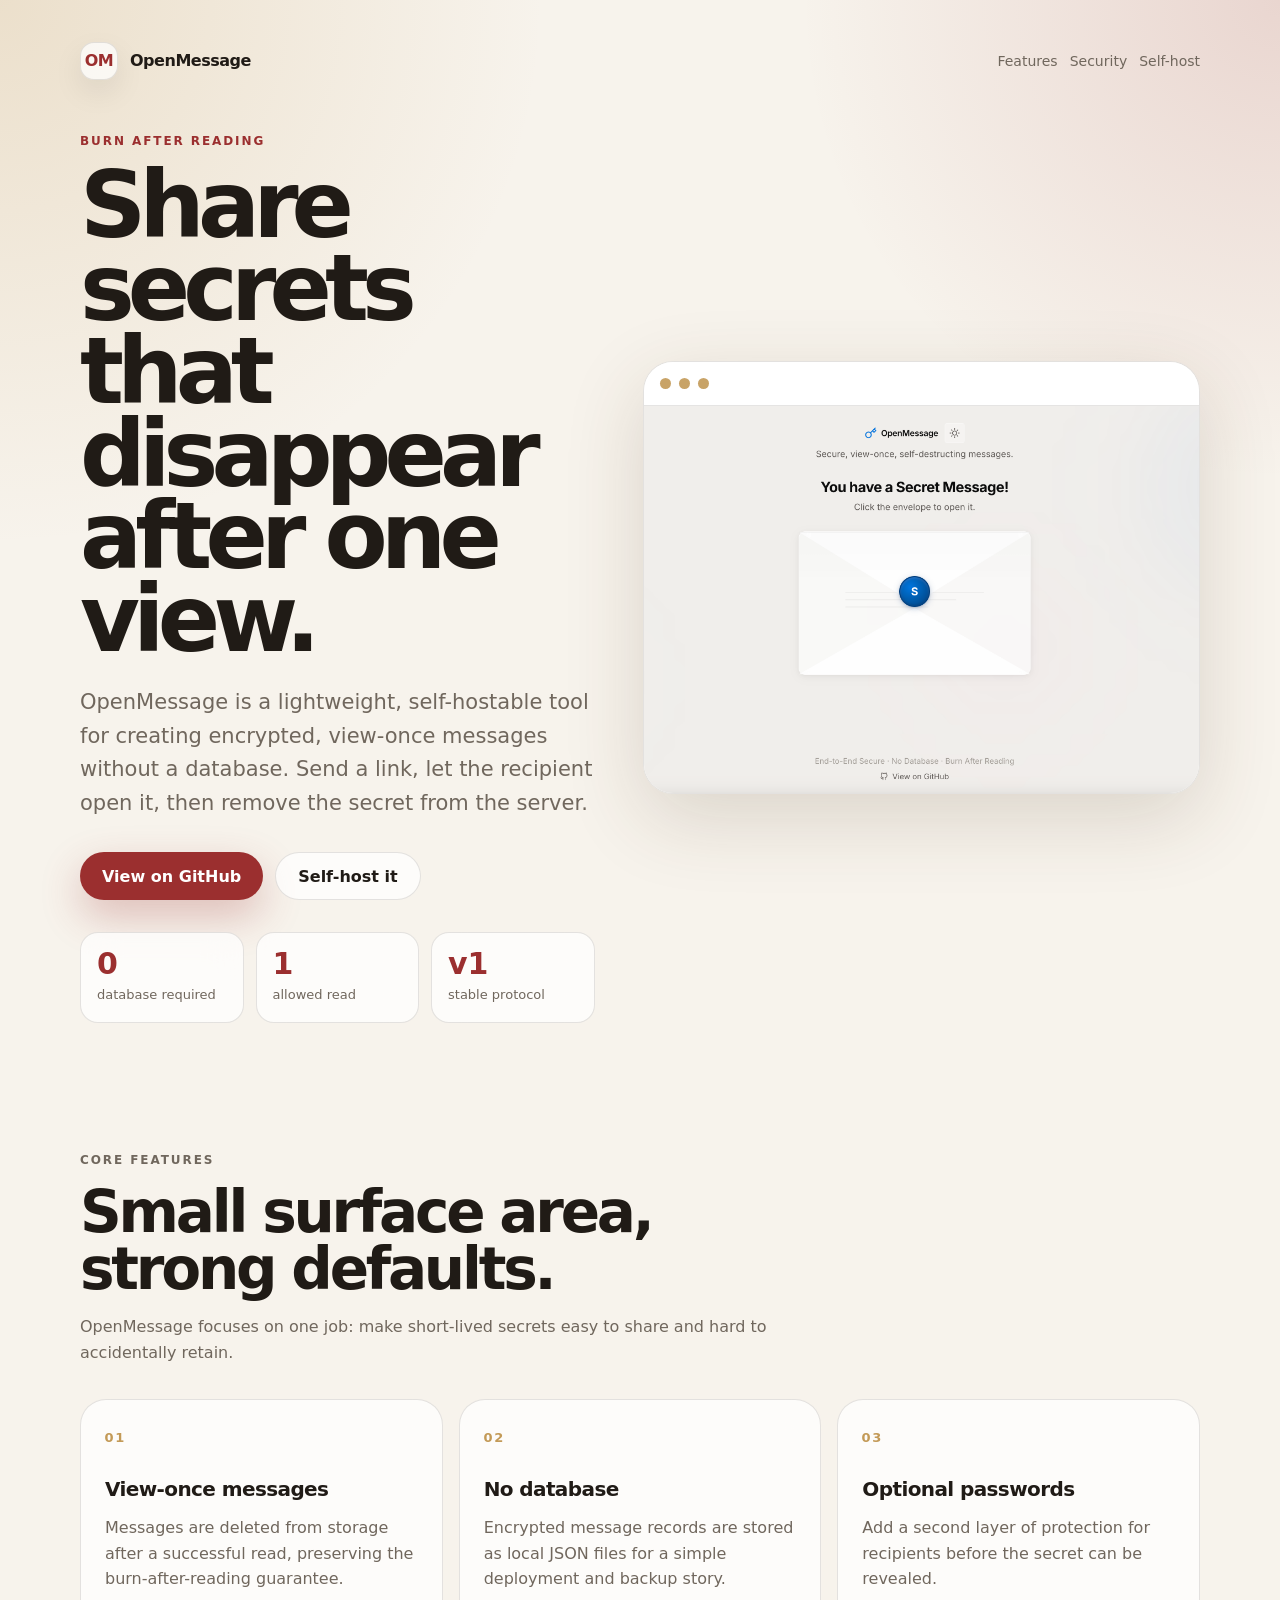
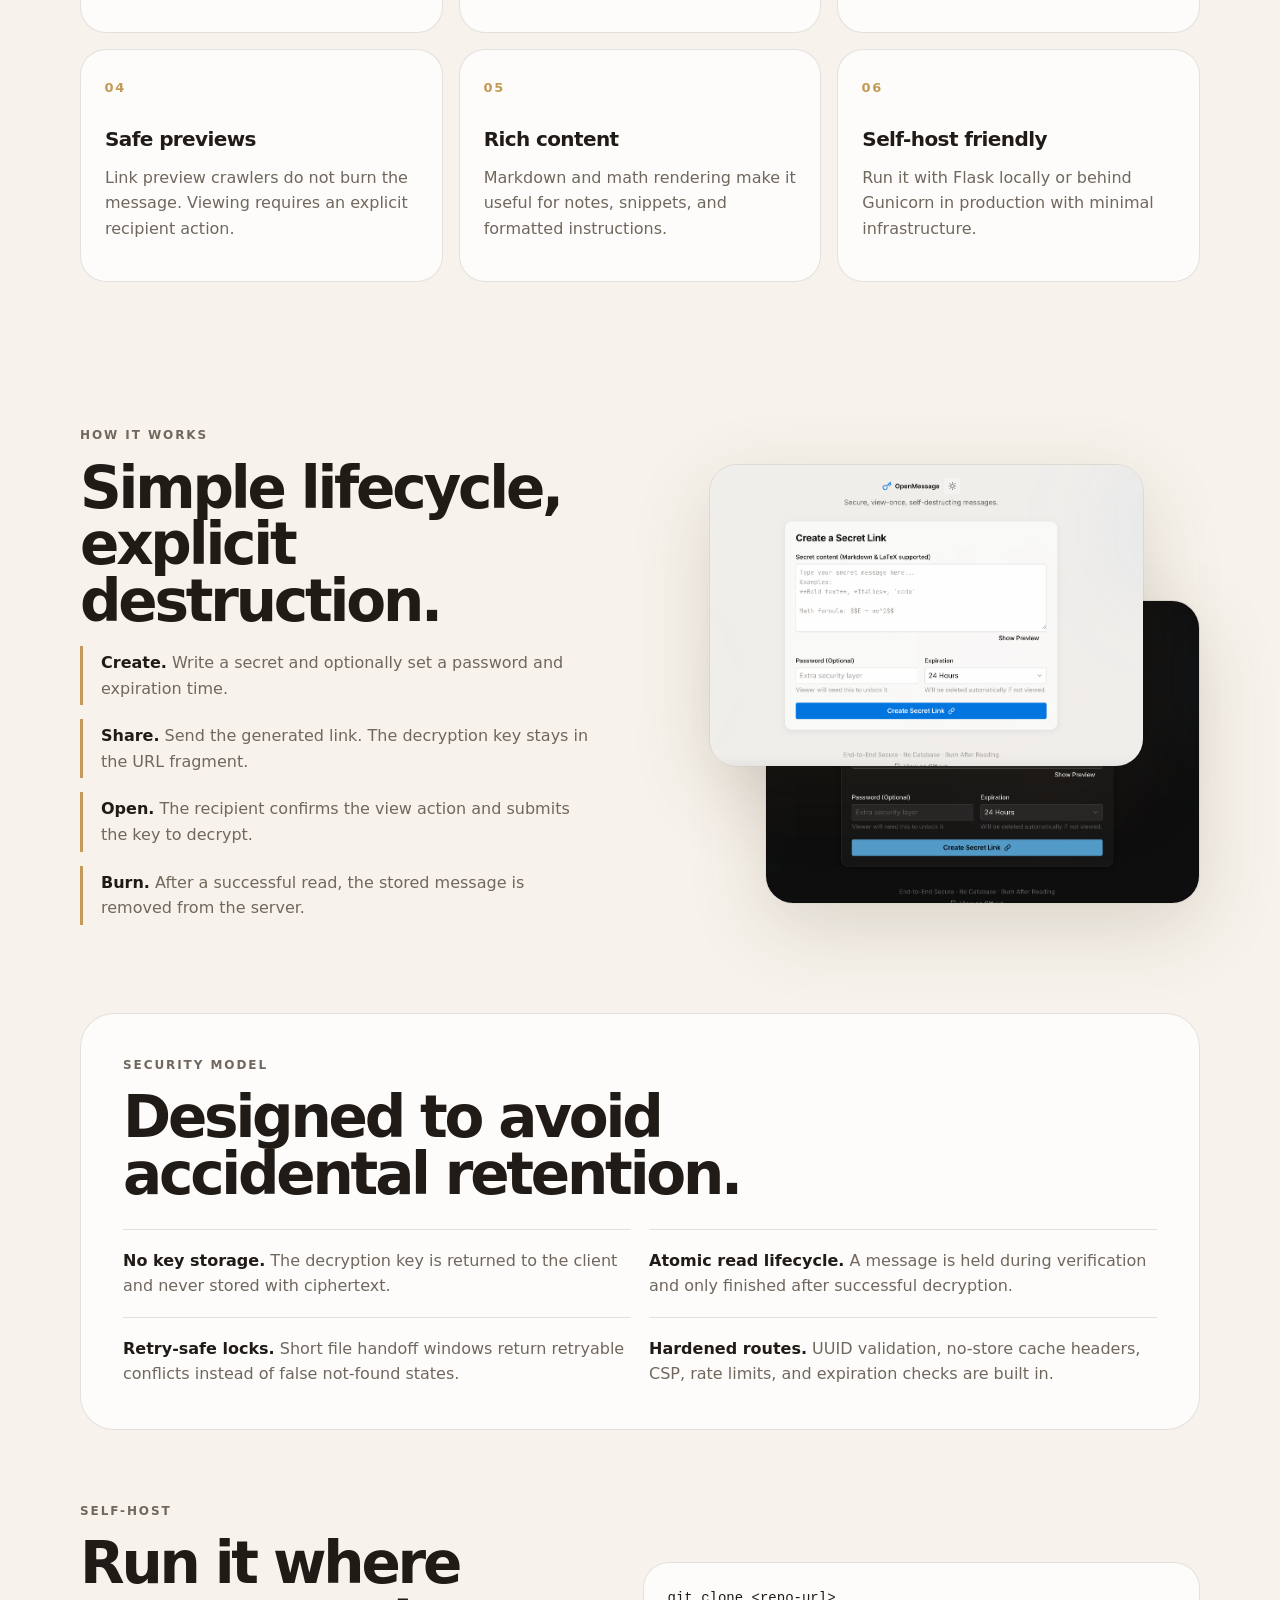
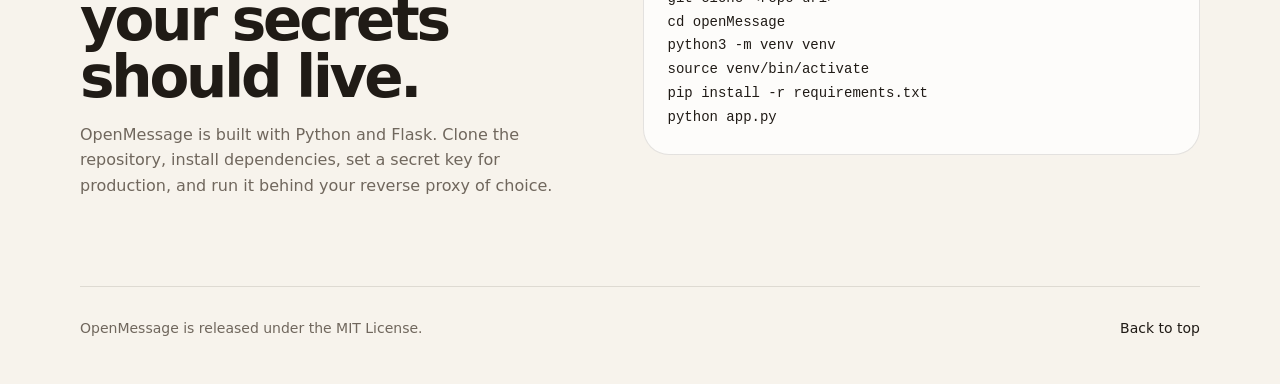
==== site/index.html @ 70b4c4d2 "docs: add static landing page" ====
<!doctype html>
<html lang="en">
<head>
  <meta charset="utf-8">
  <meta name="viewport" content="width=device-width, initial-scale=1">
  <meta name="description" content="OpenMessage is a secure, view-once, self-destructing message tool for private sharing.">
  <title>OpenMessage - View-once secure messages</title>
  <link rel="stylesheet" href="css/landing.css">
</head>
<body>
  <header class="hero">
    <nav class="nav" aria-label="Primary navigation">
      <a class="brand" href="#top" aria-label="OpenMessage home">
        <span class="brand-mark">OM</span>
        <span>OpenMessage</span>
      </a>
      <div class="nav-links">
        <a href="#features">Features</a>
        <a href="#security">Security</a>
        <a href="#self-host">Self-host</a>
      </div>
    </nav>

    <section id="top" class="hero-grid">
      <div class="hero-copy">
        <p class="eyebrow">Burn after reading</p>
        <h1>Share secrets that disappear after one view.</h1>
        <p class="lead">
          OpenMessage is a lightweight, self-hostable tool for creating encrypted,
          view-once messages without a database. Send a link, let the recipient open it,
          then remove the secret from the server.
        </p>
        <div class="actions">
          <a class="button button-primary" href="https://github.com/" target="_blank" rel="noreferrer">View on GitHub</a>
          <a class="button button-secondary" href="#self-host">Self-host it</a>
        </div>
        <dl class="stats" aria-label="Project highlights">
          <div>
            <dt>0</dt>
            <dd>database required</dd>
          </div>
          <div>
            <dt>1</dt>
            <dd>allowed read</dd>
          </div>
          <div>
            <dt>v1</dt>
            <dd>stable protocol</dd>
          </div>
        </dl>
      </div>

      <div class="hero-card" aria-label="OpenMessage screenshot preview">
        <div class="browser-bar">
          <span></span><span></span><span></span>
        </div>
        <picture>
          <source srcset="assets/homepage-dark.png" media="(prefers-color-scheme: dark)">
          <img src="assets/homepage.png" alt="OpenMessage create message screen">
        </picture>
      </div>
    </section>
  </header>

  <main>
    <section id="features" class="section">
      <div class="section-heading">
        <p class="eyebrow">Core features</p>
        <h2>Small surface area, strong defaults.</h2>
        <p>OpenMessage focuses on one job: make short-lived secrets easy to share and hard to accidentally retain.</p>
      </div>
      <div class="feature-grid">
        <article class="feature-card">
          <span class="icon">01</span>
          <h3>View-once messages</h3>
          <p>Messages are deleted from storage after a successful read, preserving the burn-after-reading guarantee.</p>
        </article>
        <article class="feature-card">
          <span class="icon">02</span>
          <h3>No database</h3>
          <p>Encrypted message records are stored as local JSON files for a simple deployment and backup story.</p>
        </article>
        <article class="feature-card">
          <span class="icon">03</span>
          <h3>Optional passwords</h3>
          <p>Add a second layer of protection for recipients before the secret can be revealed.</p>
        </article>
        <article class="feature-card">
          <span class="icon">04</span>
          <h3>Safe previews</h3>
          <p>Link preview crawlers do not burn the message. Viewing requires an explicit recipient action.</p>
        </article>
        <article class="feature-card">
          <span class="icon">05</span>
          <h3>Rich content</h3>
          <p>Markdown and math rendering make it useful for notes, snippets, and formatted instructions.</p>
        </article>
        <article class="feature-card">
          <span class="icon">06</span>
          <h3>Self-host friendly</h3>
          <p>Run it with Flask locally or behind Gunicorn in production with minimal infrastructure.</p>
        </article>
      </div>
    </section>

    <section class="section split">
      <div>
        <p class="eyebrow">How it works</p>
        <h2>Simple lifecycle, explicit destruction.</h2>
        <ol class="steps">
          <li><strong>Create.</strong> Write a secret and optionally set a password and expiration time.</li>
          <li><strong>Share.</strong> Send the generated link. The decryption key stays in the URL fragment.</li>
          <li><strong>Open.</strong> The recipient confirms the view action and submits the key to decrypt.</li>
          <li><strong>Burn.</strong> After a successful read, the stored message is removed from the server.</li>
        </ol>
      </div>
      <div class="screenshot-stack">
        <img class="shot shot-top" src="assets/success.png" alt="OpenMessage generated share link screen">
        <img class="shot shot-bottom" src="assets/success-dark.png" alt="OpenMessage generated share link dark screen">
      </div>
    </section>

    <section id="security" class="section security-panel">
      <div class="section-heading compact">
        <p class="eyebrow">Security model</p>
        <h2>Designed to avoid accidental retention.</h2>
      </div>
      <div class="security-grid">
        <p><strong>No key storage.</strong> The decryption key is returned to the client and never stored with ciphertext.</p>
        <p><strong>Atomic read lifecycle.</strong> A message is held during verification and only finished after successful decryption.</p>
        <p><strong>Retry-safe locks.</strong> Short file handoff windows return retryable conflicts instead of false not-found states.</p>
        <p><strong>Hardened routes.</strong> UUID validation, no-store cache headers, CSP, rate limits, and expiration checks are built in.</p>
      </div>
    </section>

    <section id="self-host" class="section split self-host">
      <div>
        <p class="eyebrow">Self-host</p>
        <h2>Run it where your secrets should live.</h2>
        <p>
          OpenMessage is built with Python and Flask. Clone the repository, install dependencies,
          set a secret key for production, and run it behind your reverse proxy of choice.
        </p>
      </div>
      <pre><code>git clone &lt;repo-url&gt;
cd openMessage
python3 -m venv venv
source venv/bin/activate
pip install -r requirements.txt
python app.py</code></pre>
    </section>
  </main>

  <footer class="footer">
    <p>OpenMessage is released under the MIT License.</p>
    <a href="#top">Back to top</a>
  </footer>
</body>
</html>
---- site/css/landing.css ----
:root {
  color-scheme: light dark;
  --bg: #f7f3ec;
  --bg-soft: #fffaf2;
  --text: #201b16;
  --muted: #70675d;
  --line: rgba(43, 35, 27, 0.12);
  --card: rgba(255, 255, 255, 0.72);
  --card-strong: rgba(255, 255, 255, 0.9);
  --accent: #9b2f2f;
  --accent-dark: #6f1f1f;
  --gold: #c39a57;
  --shadow: 0 24px 80px rgba(74, 48, 27, 0.16);
  font-family: Inter, ui-sans-serif, system-ui, -apple-system, BlinkMacSystemFont, "Segoe UI", sans-serif;
}

@media (prefers-color-scheme: dark) {
  :root {
    --bg: #11100f;
    --bg-soft: #171412;
    --text: #f3eee7;
    --muted: #b9aea2;
    --line: rgba(255, 255, 255, 0.12);
    --card: rgba(32, 27, 23, 0.72);
    --card-strong: rgba(35, 30, 26, 0.92);
    --accent: #dc6b61;
    --accent-dark: #f08a80;
    --gold: #e2b970;
    --shadow: 0 24px 90px rgba(0, 0, 0, 0.38);
  }
}

* {
  box-sizing: border-box;
}

html {
  scroll-behavior: smooth;
}

body {
  margin: 0;
  color: var(--text);
  background:
    radial-gradient(circle at top left, rgba(195, 154, 87, 0.22), transparent 34rem),
    radial-gradient(circle at top right, rgba(155, 47, 47, 0.15), transparent 30rem),
    var(--bg);
  line-height: 1.6;
}

a {
  color: inherit;
}

img {
  display: block;
  max-width: 100%;
}

.hero,
.section,
.footer {
  width: min(1120px, calc(100% - 40px));
  margin: 0 auto;
}

.hero {
  padding: 28px 0 56px;
}

.nav {
  display: flex;
  align-items: center;
  justify-content: space-between;
  gap: 24px;
  padding: 14px 0 52px;
}

.brand,
.nav-links {
  display: flex;
  align-items: center;
  gap: 12px;
}

.brand {
  text-decoration: none;
  font-weight: 750;
  letter-spacing: -0.03em;
}

.brand-mark {
  display: grid;
  width: 38px;
  height: 38px;
  place-items: center;
  border: 1px solid var(--line);
  border-radius: 14px;
  background: var(--card);
  color: var(--accent);
  box-shadow: 0 12px 30px rgba(0, 0, 0, 0.08);
}

.nav-links a {
  color: var(--muted);
  font-size: 14px;
  text-decoration: none;
}

.nav-links a:hover {
  color: var(--text);
}

.hero-grid,
.split {
  display: grid;
  grid-template-columns: minmax(0, 0.96fr) minmax(320px, 1.04fr);
  gap: 48px;
  align-items: center;
}

.eyebrow {
  margin: 0 0 14px;
  color: var(--accent);
  font-size: 12px;
  font-weight: 800;
  letter-spacing: 0.16em;
  text-transform: uppercase;
}

h1,
h2,
h3,
p {
  margin-top: 0;
}

h1 {
  max-width: 780px;
  margin-bottom: 24px;
  font-size: clamp(48px, 8vw, 92px);
  line-height: 0.9;
  letter-spacing: -0.075em;
}

h2 {
  margin-bottom: 16px;
  font-size: clamp(34px, 5vw, 58px);
  line-height: 0.98;
  letter-spacing: -0.055em;
}

h3 {
  margin-bottom: 10px;
  font-size: 20px;
  letter-spacing: -0.03em;
}

.lead {
  max-width: 640px;
  color: var(--muted);
  font-size: clamp(18px, 2vw, 21px);
}

.actions {
  display: flex;
  flex-wrap: wrap;
  gap: 12px;
  margin: 32px 0;
}

.button {
  display: inline-flex;
  min-height: 48px;
  align-items: center;
  justify-content: center;
  border-radius: 999px;
  padding: 0 22px;
  font-weight: 760;
  text-decoration: none;
}

.button-primary {
  background: var(--accent);
  color: white;
  box-shadow: 0 16px 40px rgba(155, 47, 47, 0.28);
}

.button-primary:hover {
  background: var(--accent-dark);
}

.button-secondary {
  border: 1px solid var(--line);
  background: var(--card);
}

.stats {
  display: grid;
  max-width: 520px;
  grid-template-columns: repeat(3, 1fr);
  gap: 12px;
  margin: 0;
}

.stats div,
.feature-card,
.security-panel,
pre,
.hero-card {
  border: 1px solid var(--line);
  background: var(--card);
  backdrop-filter: blur(18px);
}

.stats div {
  border-radius: 18px;
  padding: 16px;
}

.stats dt {
  color: var(--accent);
  font-size: 30px;
  font-weight: 850;
  line-height: 1;
}

.stats dd {
  margin: 6px 0 0;
  color: var(--muted);
  font-size: 13px;
}

.hero-card {
  overflow: hidden;
  border-radius: 30px;
  box-shadow: var(--shadow);
}

.browser-bar {
  display: flex;
  gap: 8px;
  padding: 16px;
  border-bottom: 1px solid var(--line);
  background: var(--card-strong);
}

.browser-bar span {
  width: 11px;
  height: 11px;
  border-radius: 99px;
  background: var(--gold);
  opacity: 0.9;
}

.section {
  padding: 72px 0;
}

.section-heading {
  max-width: 740px;
  margin-bottom: 34px;
}

.section-heading p,
.split p,
.feature-card p,
.security-grid p {
  color: var(--muted);
}

.compact {
  margin-bottom: 26px;
}

.feature-grid {
  display: grid;
  grid-template-columns: repeat(3, minmax(0, 1fr));
  gap: 16px;
}

.feature-card {
  min-height: 220px;
  border-radius: 26px;
  padding: 24px;
}

.icon {
  display: inline-flex;
  margin-bottom: 24px;
  color: var(--gold);
  font-size: 13px;
  font-weight: 850;
  letter-spacing: 0.14em;
}

.steps {
  display: grid;
  gap: 14px;
  padding: 0;
  list-style: none;
}

.steps li {
  border-left: 3px solid var(--gold);
  padding: 4px 0 4px 18px;
  color: var(--muted);
}

.steps strong {
  color: var(--text);
}

.screenshot-stack {
  position: relative;
  min-height: 440px;
}

.shot {
  position: absolute;
  width: min(78%, 440px);
  border: 1px solid var(--line);
  border-radius: 28px;
  box-shadow: var(--shadow);
}

.shot-top {
  top: 0;
  right: 10%;
  z-index: 2;
}

.shot-bottom {
  right: 0;
  bottom: 0;
}

.security-panel {
  border-radius: 34px;
  padding: 42px;
}

.security-grid {
  display: grid;
  grid-template-columns: repeat(2, minmax(0, 1fr));
  gap: 18px;
}

.security-grid p {
  margin: 0;
  border-top: 1px solid var(--line);
  padding-top: 18px;
}

.security-grid strong {
  color: var(--text);
}

pre {
  overflow-x: auto;
  margin: 0;
  border-radius: 26px;
  padding: 24px;
  color: var(--text);
  font-size: 14px;
  line-height: 1.7;
}

code {
  font-family: "SFMono-Regular", Consolas, "Liberation Mono", monospace;
}

.footer {
  display: flex;
  justify-content: space-between;
  gap: 20px;
  border-top: 1px solid var(--line);
  padding: 30px 0 44px;
  color: var(--muted);
  font-size: 14px;
}

.footer p {
  margin: 0;
}

.footer a {
  color: var(--text);
  text-decoration: none;
}

@media (max-width: 860px) {
  .nav {
    align-items: flex-start;
    flex-direction: column;
    padding-bottom: 34px;
  }

  .hero-grid,
  .split,
  .feature-grid,
  .security-grid {
    grid-template-columns: 1fr;
  }

  .stats {
    grid-template-columns: 1fr;
  }

  .screenshot-stack {
    min-height: auto;
  }

  .shot {
    position: static;
    width: 100%;
  }

  .shot + .shot {
    margin-top: 18px;
  }

  .security-panel {
    padding: 28px;
  }

  .footer {
    flex-direction: column;
  }
}

@media (max-width: 520px) {
  .hero,
  .section,
  .footer {
    width: min(100% - 28px, 1120px);
  }

  .nav-links {
    width: 100%;
    justify-content: space-between;
  }

  .actions {
    flex-direction: column;
  }

  .button {
    width: 100%;
  }
}
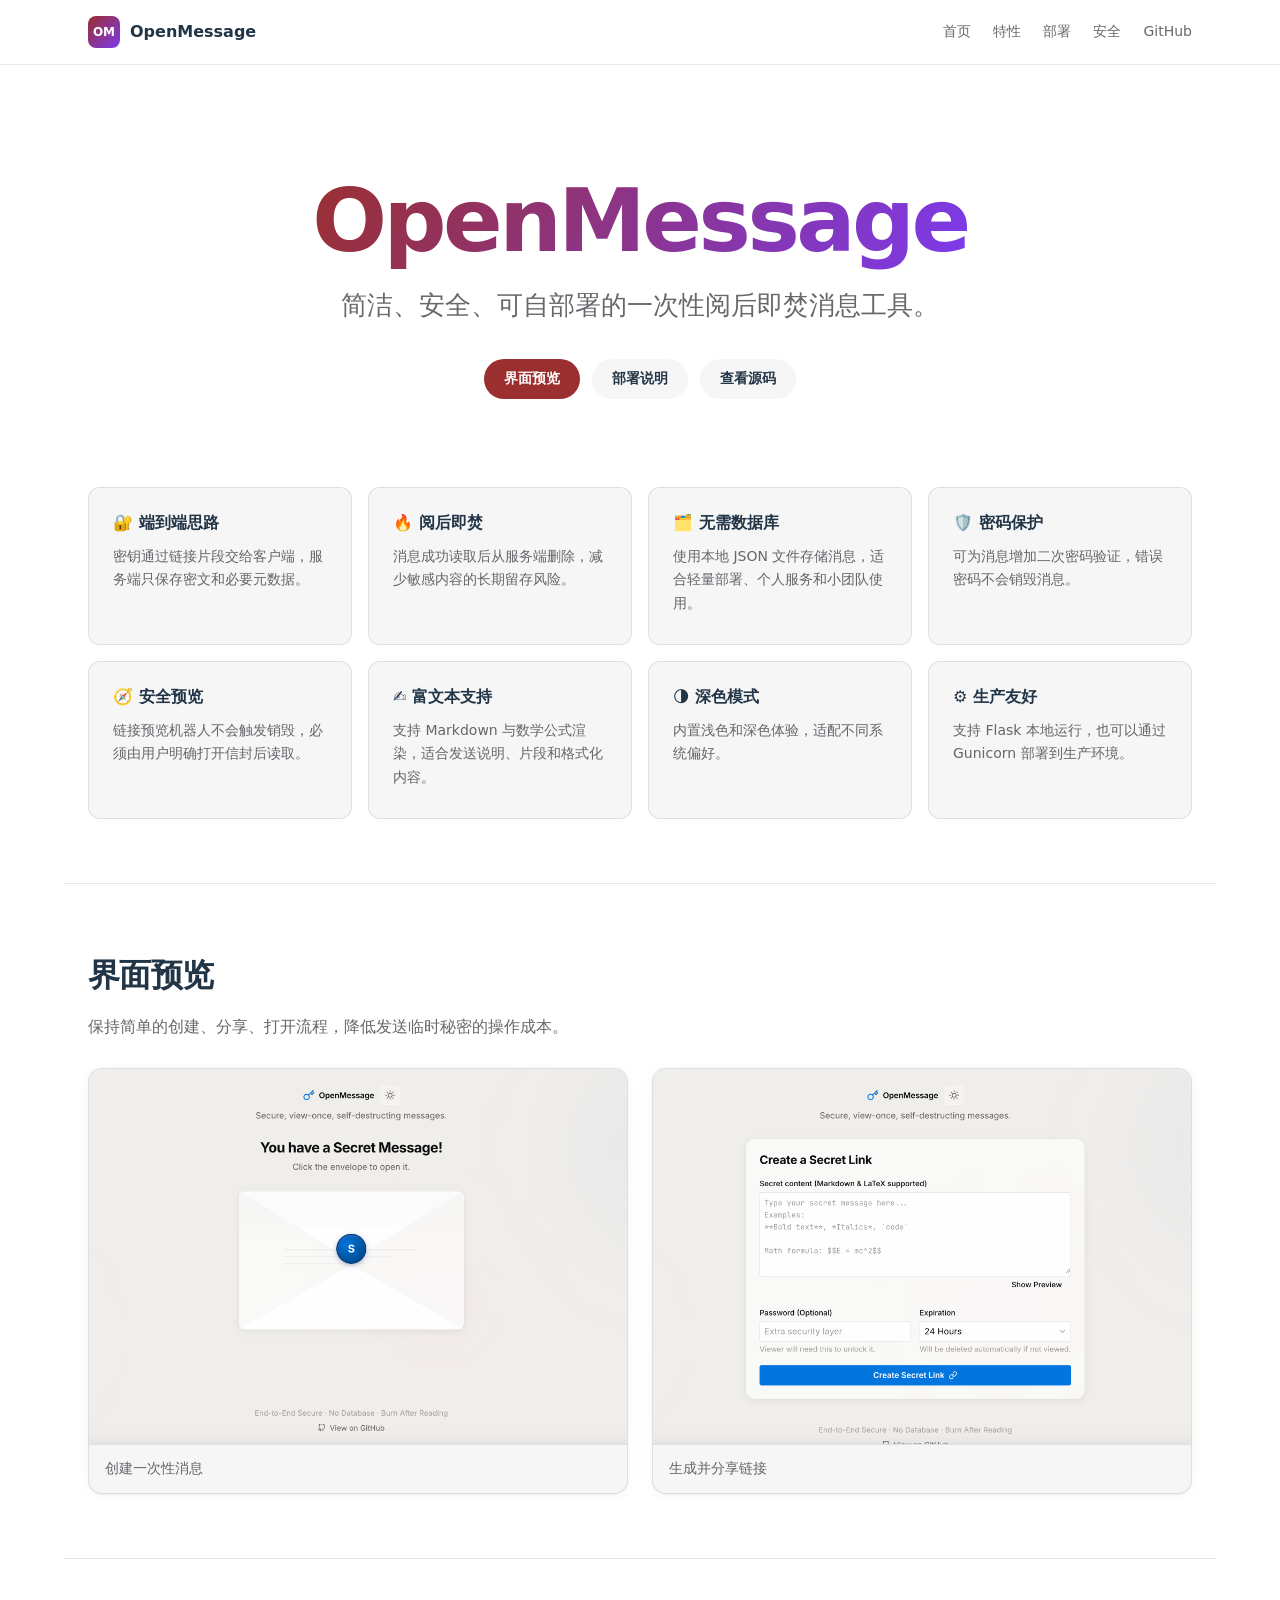
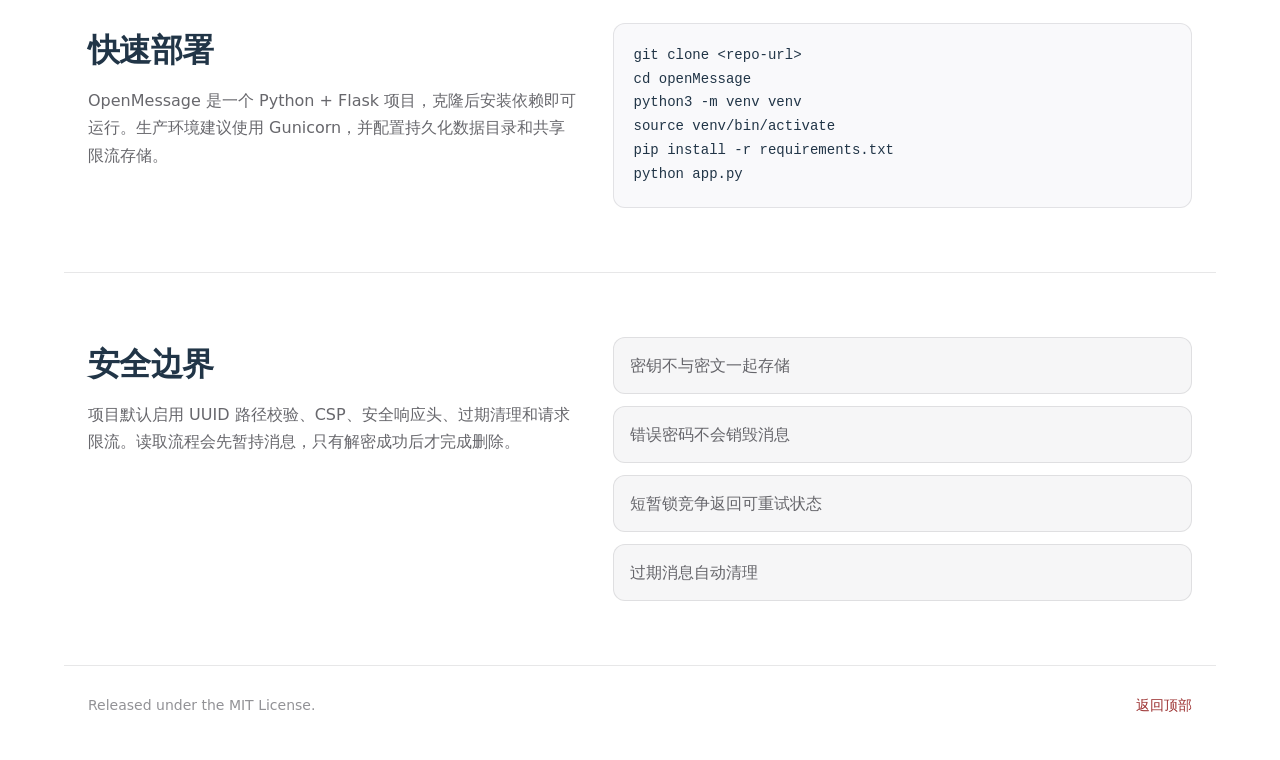
==== commit 99eab6d5: "refactor: overhaul landing page styles with VitePress theme variables and modern layout patterns" ====
--- a/site/index.html
+++ b/site/index.html
@@ -1,146 +1,106 @@
 <!doctype html>
-<html lang="en">
+<html lang="zh-CN">
 <head>
   <meta charset="utf-8">
   <meta name="viewport" content="width=device-width, initial-scale=1">
-  <meta name="description" content="OpenMessage is a secure, view-once, self-destructing message tool for private sharing.">
-  <title>OpenMessage - View-once secure messages</title>
+  <meta name="description" content="OpenMessage 是一个简洁、安全、阅后即焚的一次性消息工具。">
+  <title>OpenMessage</title>
   <link rel="stylesheet" href="css/landing.css">
 </head>
 <body>
-  <header class="hero">
-    <nav class="nav" aria-label="Primary navigation">
-      <a class="brand" href="#top" aria-label="OpenMessage home">
-        <span class="brand-mark">OM</span>
+  <header class="nav">
+    <div class="nav-inner">
+      <a class="brand" href="#top" aria-label="OpenMessage 首页">
+        <span class="logo">OM</span>
         <span>OpenMessage</span>
       </a>
-      <div class="nav-links">
-        <a href="#features">Features</a>
-        <a href="#security">Security</a>
-        <a href="#self-host">Self-host</a>
-      </div>
-    </nav>
+      <nav class="links" aria-label="主导航">
+        <a href="#top">首页</a>
+        <a href="#features">特性</a>
+        <a href="#deploy">部署</a>
+        <a href="#security">安全</a>
+        <a href="https://github.com/" target="_blank" rel="noreferrer">GitHub</a>
+      </nav>
+    </div>
+  </header>
 
-    <section id="top" class="hero-grid">
-      <div class="hero-copy">
-        <p class="eyebrow">Burn after reading</p>
-        <h1>Share secrets that disappear after one view.</h1>
-        <p class="lead">
-          OpenMessage is a lightweight, self-hostable tool for creating encrypted,
-          view-once messages without a database. Send a link, let the recipient open it,
-          then remove the secret from the server.
-        </p>
+  <main id="top">
+    <section class="hero">
+      <div class="hero-inner">
+        <h1><span>OpenMessage</span></h1>
+        <p class="tagline">简洁、安全、可自部署的一次性阅后即焚消息工具。</p>
         <div class="actions">
-          <a class="button button-primary" href="https://github.com/" target="_blank" rel="noreferrer">View on GitHub</a>
-          <a class="button button-secondary" href="#self-host">Self-host it</a>
+          <a class="button brand-button" href="#demo">界面预览</a>
+          <a class="button alt-button" href="#deploy">部署说明</a>
+          <a class="button alt-button" href="https://github.com/" target="_blank" rel="noreferrer">查看源码</a>
         </div>
-        <dl class="stats" aria-label="Project highlights">
-          <div>
-            <dt>0</dt>
-            <dd>database required</dd>
-          </div>
-          <div>
-            <dt>1</dt>
-            <dd>allowed read</dd>
-          </div>
-          <div>
-            <dt>v1</dt>
-            <dd>stable protocol</dd>
-          </div>
-        </dl>
-      </div>
-
-      <div class="hero-card" aria-label="OpenMessage screenshot preview">
-        <div class="browser-bar">
-          <span></span><span></span><span></span>
-        </div>
-        <picture>
-          <source srcset="assets/homepage-dark.png" media="(prefers-color-scheme: dark)">
-          <img src="assets/homepage.png" alt="OpenMessage create message screen">
-        </picture>
       </div>
     </section>
-  </header>
 
-  <main>
-    <section id="features" class="section">
-      <div class="section-heading">
-        <p class="eyebrow">Core features</p>
-        <h2>Small surface area, strong defaults.</h2>
-        <p>OpenMessage focuses on one job: make short-lived secrets easy to share and hard to accidentally retain.</p>
-      </div>
+    <section id="features" class="features">
       <div class="feature-grid">
         <article class="feature-card">
-          <span class="icon">01</span>
-          <h3>View-once messages</h3>
-          <p>Messages are deleted from storage after a successful read, preserving the burn-after-reading guarantee.</p>
+          <h2>🔐 端到端思路</h2>
+          <p>密钥通过链接片段交给客户端，服务端只保存密文和必要元数据。</p>
         </article>
         <article class="feature-card">
-          <span class="icon">02</span>
-          <h3>No database</h3>
-          <p>Encrypted message records are stored as local JSON files for a simple deployment and backup story.</p>
+          <h2>🔥 阅后即焚</h2>
+          <p>消息成功读取后从服务端删除，减少敏感内容的长期留存风险。</p>
         </article>
         <article class="feature-card">
-          <span class="icon">03</span>
-          <h3>Optional passwords</h3>
-          <p>Add a second layer of protection for recipients before the secret can be revealed.</p>
+          <h2>🗂️ 无需数据库</h2>
+          <p>使用本地 JSON 文件存储消息，适合轻量部署、个人服务和小团队使用。</p>
         </article>
         <article class="feature-card">
-          <span class="icon">04</span>
-          <h3>Safe previews</h3>
-          <p>Link preview crawlers do not burn the message. Viewing requires an explicit recipient action.</p>
+          <h2>🛡️ 密码保护</h2>
+          <p>可为消息增加二次密码验证，错误密码不会销毁消息。</p>
         </article>
         <article class="feature-card">
-          <span class="icon">05</span>
-          <h3>Rich content</h3>
-          <p>Markdown and math rendering make it useful for notes, snippets, and formatted instructions.</p>
+          <h2>🧭 安全预览</h2>
+          <p>链接预览机器人不会触发销毁，必须由用户明确打开信封后读取。</p>
         </article>
         <article class="feature-card">
-          <span class="icon">06</span>
-          <h3>Self-host friendly</h3>
-          <p>Run it with Flask locally or behind Gunicorn in production with minimal infrastructure.</p>
+          <h2>✍️ 富文本支持</h2>
+          <p>支持 Markdown 与数学公式渲染，适合发送说明、片段和格式化内容。</p>
+        </article>
+        <article class="feature-card">
+          <h2>🌗 深色模式</h2>
+          <p>内置浅色和深色体验，适配不同系统偏好。</p>
+        </article>
+        <article class="feature-card">
+          <h2>⚙️ 生产友好</h2>
+          <p>支持 Flask 本地运行，也可以通过 Gunicorn 部署到生产环境。</p>
         </article>
       </div>
     </section>
 
-    <section class="section split">
-      <div>
-        <p class="eyebrow">How it works</p>
-        <h2>Simple lifecycle, explicit destruction.</h2>
-        <ol class="steps">
-          <li><strong>Create.</strong> Write a secret and optionally set a password and expiration time.</li>
-          <li><strong>Share.</strong> Send the generated link. The decryption key stays in the URL fragment.</li>
-          <li><strong>Open.</strong> The recipient confirms the view action and submits the key to decrypt.</li>
-          <li><strong>Burn.</strong> After a successful read, the stored message is removed from the server.</li>
-        </ol>
+    <section id="demo" class="preview">
+      <div class="section-title">
+        <h2>界面预览</h2>
+        <p>保持简单的创建、分享、打开流程，降低发送临时秘密的操作成本。</p>
       </div>
-      <div class="screenshot-stack">
-        <img class="shot shot-top" src="assets/success.png" alt="OpenMessage generated share link screen">
-        <img class="shot shot-bottom" src="assets/success-dark.png" alt="OpenMessage generated share link dark screen">
+      <div class="preview-grid">
+        <figure>
+          <picture>
+            <source srcset="assets/homepage-dark.png" media="(prefers-color-scheme: dark)">
+            <img src="assets/homepage.png" alt="OpenMessage 创建消息页面">
+          </picture>
+          <figcaption>创建一次性消息</figcaption>
+        </figure>
+        <figure>
+          <picture>
+            <source srcset="assets/success-dark.png" media="(prefers-color-scheme: dark)">
+            <img src="assets/success.png" alt="OpenMessage 分享链接页面">
+          </picture>
+          <figcaption>生成并分享链接</figcaption>
+        </figure>
       </div>
     </section>
 
-    <section id="security" class="section security-panel">
-      <div class="section-heading compact">
-        <p class="eyebrow">Security model</p>
-        <h2>Designed to avoid accidental retention.</h2>
-      </div>
-      <div class="security-grid">
-        <p><strong>No key storage.</strong> The decryption key is returned to the client and never stored with ciphertext.</p>
-        <p><strong>Atomic read lifecycle.</strong> A message is held during verification and only finished after successful decryption.</p>
-        <p><strong>Retry-safe locks.</strong> Short file handoff windows return retryable conflicts instead of false not-found states.</p>
-        <p><strong>Hardened routes.</strong> UUID validation, no-store cache headers, CSP, rate limits, and expiration checks are built in.</p>
-      </div>
-    </section>
-
-    <section id="self-host" class="section split self-host">
-      <div>
-        <p class="eyebrow">Self-host</p>
-        <h2>Run it where your secrets should live.</h2>
-        <p>
-          OpenMessage is built with Python and Flask. Clone the repository, install dependencies,
-          set a secret key for production, and run it behind your reverse proxy of choice.
-        </p>
+    <section id="deploy" class="doc-section">
+      <div class="doc-copy">
+        <h2>快速部署</h2>
+        <p>OpenMessage 是一个 Python + Flask 项目，克隆后安装依赖即可运行。生产环境建议使用 Gunicorn，并配置持久化数据目录和共享限流存储。</p>
       </div>
       <pre><code>git clone &lt;repo-url&gt;
 cd openMessage
@@ -149,11 +109,24 @@
 pip install -r requirements.txt
 python app.py</code></pre>
     </section>
+
+    <section id="security" class="doc-section security">
+      <div class="doc-copy">
+        <h2>安全边界</h2>
+        <p>项目默认启用 UUID 路径校验、CSP、安全响应头、过期清理和请求限流。读取流程会先暂持消息，只有解密成功后才完成删除。</p>
+      </div>
+      <ul class="security-list">
+        <li>密钥不与密文一起存储</li>
+        <li>错误密码不会销毁消息</li>
+        <li>短暂锁竞争返回可重试状态</li>
+        <li>过期消息自动清理</li>
+      </ul>
+    </section>
   </main>
 
   <footer class="footer">
-    <p>OpenMessage is released under the MIT License.</p>
-    <a href="#top">Back to top</a>
+    <span>Released under the MIT License.</span>
+    <a href="#top">返回顶部</a>
   </footer>
 </body>
 </html>
--- a/site/css/landing.css
+++ b/site/css/landing.css
@@ -1,32 +1,33 @@
 :root {
   color-scheme: light dark;
-  --bg: #f7f3ec;
-  --bg-soft: #fffaf2;
-  --text: #201b16;
-  --muted: #70675d;
-  --line: rgba(43, 35, 27, 0.12);
-  --card: rgba(255, 255, 255, 0.72);
-  --card-strong: rgba(255, 255, 255, 0.9);
-  --accent: #9b2f2f;
-  --accent-dark: #6f1f1f;
-  --gold: #c39a57;
-  --shadow: 0 24px 80px rgba(74, 48, 27, 0.16);
+  --vp-c-bg: #ffffff;
+  --vp-c-bg-soft: #f6f6f7;
+  --vp-c-bg-alt: #f9f9fb;
+  --vp-c-text-1: #213547;
+  --vp-c-text-2: rgba(60, 60, 67, 0.78);
+  --vp-c-text-3: rgba(60, 60, 67, 0.56);
+  --vp-c-border: rgba(60, 60, 67, 0.12);
+  --vp-c-brand-1: #9b2f2f;
+  --vp-c-brand-2: #b54848;
+  --vp-c-brand-soft: rgba(155, 47, 47, 0.14);
+  --vp-c-purple: #7c3aed;
+  --vp-shadow-1: 0 1px 2px rgba(0, 0, 0, 0.04), 0 1px 12px rgba(0, 0, 0, 0.04);
   font-family: Inter, ui-sans-serif, system-ui, -apple-system, BlinkMacSystemFont, "Segoe UI", sans-serif;
 }
 
 @media (prefers-color-scheme: dark) {
   :root {
-    --bg: #11100f;
-    --bg-soft: #171412;
-    --text: #f3eee7;
-    --muted: #b9aea2;
-    --line: rgba(255, 255, 255, 0.12);
-    --card: rgba(32, 27, 23, 0.72);
-    --card-strong: rgba(35, 30, 26, 0.92);
-    --accent: #dc6b61;
-    --accent-dark: #f08a80;
-    --gold: #e2b970;
-    --shadow: 0 24px 90px rgba(0, 0, 0, 0.38);
+    --vp-c-bg: #1b1b1f;
+    --vp-c-bg-soft: #242428;
+    --vp-c-bg-alt: #161618;
+    --vp-c-text-1: rgba(255, 255, 245, 0.94);
+    --vp-c-text-2: rgba(235, 235, 245, 0.72);
+    --vp-c-text-3: rgba(235, 235, 245, 0.48);
+    --vp-c-border: rgba(82, 82, 89, 0.68);
+    --vp-c-brand-1: #e16f68;
+    --vp-c-brand-2: #f08b83;
+    --vp-c-brand-soft: rgba(225, 111, 104, 0.16);
+    --vp-shadow-1: none;
   }
 }
 
@@ -40,16 +41,15 @@
 
 body {
   margin: 0;
-  color: var(--text);
-  background:
-    radial-gradient(circle at top left, rgba(195, 154, 87, 0.22), transparent 34rem),
-    radial-gradient(circle at top right, rgba(155, 47, 47, 0.15), transparent 30rem),
-    var(--bg);
-  line-height: 1.6;
+  background: var(--vp-c-bg);
+  color: var(--vp-c-text-1);
+  font-size: 16px;
+  line-height: 1.7;
 }
 
 a {
   color: inherit;
+  text-decoration: none;
 }
 
 img {
@@ -57,395 +57,326 @@
   max-width: 100%;
 }
 
-.hero,
-.section,
-.footer {
-  width: min(1120px, calc(100% - 40px));
-  margin: 0 auto;
-}
-
-.hero {
-  padding: 28px 0 56px;
-}
-
 .nav {
+  position: sticky;
+  top: 0;
+  z-index: 10;
+  border-bottom: 1px solid var(--vp-c-border);
+  background: color-mix(in srgb, var(--vp-c-bg) 88%, transparent);
+  backdrop-filter: saturate(180%) blur(12px);
+}
+
+.nav-inner {
   display: flex;
+  width: min(100%, 1152px);
+  height: 64px;
   align-items: center;
   justify-content: space-between;
   gap: 24px;
-  padding: 14px 0 52px;
-}
-
-.brand,
-.nav-links {
+  margin: 0 auto;
+  padding: 0 24px;
+}
+
+.brand {
+  display: inline-flex;
+  align-items: center;
+  gap: 10px;
+  font-weight: 700;
+}
+
+.logo {
+  display: grid;
+  width: 32px;
+  height: 32px;
+  place-items: center;
+  border-radius: 8px;
+  background: linear-gradient(135deg, var(--vp-c-brand-1), var(--vp-c-purple));
+  color: white;
+  font-size: 12px;
+  font-weight: 800;
+}
+
+.links {
   display: flex;
   align-items: center;
-  gap: 12px;
-}
-
-.brand {
-  text-decoration: none;
-  font-weight: 750;
-  letter-spacing: -0.03em;
-}
-
-.brand-mark {
-  display: grid;
-  width: 38px;
-  height: 38px;
-  place-items: center;
-  border: 1px solid var(--line);
-  border-radius: 14px;
-  background: var(--card);
-  color: var(--accent);
-  box-shadow: 0 12px 30px rgba(0, 0, 0, 0.08);
-}
-
-.nav-links a {
-  color: var(--muted);
-  font-size: 14px;
-  text-decoration: none;
-}
-
-.nav-links a:hover {
-  color: var(--text);
-}
-
-.hero-grid,
-.split {
-  display: grid;
-  grid-template-columns: minmax(0, 0.96fr) minmax(320px, 1.04fr);
-  gap: 48px;
-  align-items: center;
-}
-
-.eyebrow {
-  margin: 0 0 14px;
-  color: var(--accent);
-  font-size: 12px;
-  font-weight: 800;
-  letter-spacing: 0.16em;
-  text-transform: uppercase;
+  gap: 22px;
+  color: var(--vp-c-text-2);
+  font-size: 14px;
+  font-weight: 500;
+}
+
+.links a:hover {
+  color: var(--vp-c-brand-1);
+}
+
+.hero {
+  padding: 112px 24px 72px;
+}
+
+.hero-inner {
+  width: min(100%, 960px);
+  margin: 0 auto;
+  text-align: center;
 }
 
 h1,
 h2,
-h3,
 p {
   margin-top: 0;
 }
 
 h1 {
-  max-width: 780px;
-  margin-bottom: 24px;
-  font-size: clamp(48px, 8vw, 92px);
-  line-height: 0.9;
-  letter-spacing: -0.075em;
-}
-
-h2 {
-  margin-bottom: 16px;
-  font-size: clamp(34px, 5vw, 58px);
-  line-height: 0.98;
-  letter-spacing: -0.055em;
-}
-
-h3 {
-  margin-bottom: 10px;
-  font-size: 20px;
-  letter-spacing: -0.03em;
-}
-
-.lead {
-  max-width: 640px;
-  color: var(--muted);
-  font-size: clamp(18px, 2vw, 21px);
+  margin-bottom: 18px;
+  font-size: clamp(56px, 10vw, 88px);
+  line-height: 1;
+  letter-spacing: -0.04em;
+}
+
+h1 span {
+  background: linear-gradient(120deg, var(--vp-c-brand-1), var(--vp-c-purple));
+  -webkit-background-clip: text;
+  background-clip: text;
+  color: transparent;
+}
+
+.tagline {
+  max-width: 760px;
+  margin: 0 auto;
+  color: var(--vp-c-text-2);
+  font-size: clamp(20px, 3vw, 26px);
+  font-weight: 500;
 }
 
 .actions {
   display: flex;
   flex-wrap: wrap;
+  justify-content: center;
   gap: 12px;
-  margin: 32px 0;
+  margin-top: 32px;
 }
 
 .button {
   display: inline-flex;
-  min-height: 48px;
+  min-height: 40px;
   align-items: center;
-  justify-content: center;
-  border-radius: 999px;
-  padding: 0 22px;
-  font-weight: 760;
-  text-decoration: none;
-}
-
-.button-primary {
-  background: var(--accent);
+  border-radius: 20px;
+  padding: 0 20px;
+  font-size: 14px;
+  font-weight: 600;
+  transition: background-color 0.2s, color 0.2s;
+}
+
+.brand-button {
+  background: var(--vp-c-brand-1);
   color: white;
-  box-shadow: 0 16px 40px rgba(155, 47, 47, 0.28);
-}
-
-.button-primary:hover {
-  background: var(--accent-dark);
-}
-
-.button-secondary {
-  border: 1px solid var(--line);
-  background: var(--card);
-}
-
-.stats {
-  display: grid;
-  max-width: 520px;
-  grid-template-columns: repeat(3, 1fr);
+}
+
+.brand-button:hover {
+  background: var(--vp-c-brand-2);
+}
+
+.alt-button {
+  background: var(--vp-c-bg-soft);
+  color: var(--vp-c-text-1);
+}
+
+.alt-button:hover {
+  background: var(--vp-c-brand-soft);
+  color: var(--vp-c-brand-1);
+}
+
+.features,
+.preview,
+.doc-section,
+.footer {
+  width: min(100%, 1152px);
+  margin: 0 auto;
+  padding-right: 24px;
+  padding-left: 24px;
+}
+
+.features {
+  padding-top: 16px;
+  padding-bottom: 64px;
+}
+
+.feature-grid {
+  display: grid;
+  grid-template-columns: repeat(4, minmax(0, 1fr));
+  gap: 16px;
+}
+
+.feature-card {
+  min-height: 158px;
+  border: 1px solid var(--vp-c-border);
+  border-radius: 12px;
+  background: var(--vp-c-bg-soft);
+  padding: 24px;
+  transition: border-color 0.2s, background-color 0.2s;
+}
+
+.feature-card:hover {
+  border-color: var(--vp-c-brand-1);
+  background: var(--vp-c-brand-soft);
+}
+
+.feature-card h2 {
+  margin-bottom: 10px;
+  font-size: 16px;
+  line-height: 1.4;
+}
+
+.feature-card p {
+  margin: 0;
+  color: var(--vp-c-text-2);
+  font-size: 14px;
+}
+
+.preview,
+.doc-section {
+  padding-top: 64px;
+  padding-bottom: 64px;
+  border-top: 1px solid var(--vp-c-border);
+}
+
+.section-title {
+  max-width: 720px;
+  margin-bottom: 28px;
+}
+
+.section-title h2,
+.doc-copy h2 {
+  margin-bottom: 10px;
+  font-size: 32px;
+  letter-spacing: -0.02em;
+}
+
+.section-title p,
+.doc-copy p {
+  color: var(--vp-c-text-2);
+}
+
+.preview-grid {
+  display: grid;
+  grid-template-columns: repeat(2, minmax(0, 1fr));
+  gap: 24px;
+}
+
+figure {
+  overflow: hidden;
+  margin: 0;
+  border: 1px solid var(--vp-c-border);
+  border-radius: 14px;
+  background: var(--vp-c-bg-soft);
+  box-shadow: var(--vp-shadow-1);
+}
+
+figcaption {
+  border-top: 1px solid var(--vp-c-border);
+  padding: 12px 16px;
+  color: var(--vp-c-text-2);
+  font-size: 14px;
+}
+
+.doc-section {
+  display: grid;
+  grid-template-columns: minmax(0, 0.85fr) minmax(320px, 1fr);
+  gap: 32px;
+  align-items: start;
+}
+
+pre {
+  overflow-x: auto;
+  margin: 0;
+  border: 1px solid var(--vp-c-border);
+  border-radius: 12px;
+  background: var(--vp-c-bg-alt);
+  padding: 20px;
+  color: var(--vp-c-text-1);
+  font-size: 14px;
+  line-height: 1.7;
+}
+
+code {
+  font-family: ui-monospace, SFMono-Regular, Menlo, Monaco, Consolas, "Liberation Mono", monospace;
+}
+
+.security-list {
+  display: grid;
   gap: 12px;
   margin: 0;
-}
-
-.stats div,
-.feature-card,
-.security-panel,
-pre,
-.hero-card {
-  border: 1px solid var(--line);
-  background: var(--card);
-  backdrop-filter: blur(18px);
-}
-
-.stats div {
-  border-radius: 18px;
-  padding: 16px;
-}
-
-.stats dt {
-  color: var(--accent);
-  font-size: 30px;
-  font-weight: 850;
-  line-height: 1;
-}
-
-.stats dd {
-  margin: 6px 0 0;
-  color: var(--muted);
-  font-size: 13px;
-}
-
-.hero-card {
-  overflow: hidden;
-  border-radius: 30px;
-  box-shadow: var(--shadow);
-}
-
-.browser-bar {
-  display: flex;
-  gap: 8px;
-  padding: 16px;
-  border-bottom: 1px solid var(--line);
-  background: var(--card-strong);
-}
-
-.browser-bar span {
-  width: 11px;
-  height: 11px;
-  border-radius: 99px;
-  background: var(--gold);
-  opacity: 0.9;
-}
-
-.section {
-  padding: 72px 0;
-}
-
-.section-heading {
-  max-width: 740px;
-  margin-bottom: 34px;
-}
-
-.section-heading p,
-.split p,
-.feature-card p,
-.security-grid p {
-  color: var(--muted);
-}
-
-.compact {
-  margin-bottom: 26px;
-}
-
-.feature-grid {
-  display: grid;
-  grid-template-columns: repeat(3, minmax(0, 1fr));
-  gap: 16px;
-}
-
-.feature-card {
-  min-height: 220px;
-  border-radius: 26px;
-  padding: 24px;
-}
-
-.icon {
-  display: inline-flex;
-  margin-bottom: 24px;
-  color: var(--gold);
-  font-size: 13px;
-  font-weight: 850;
-  letter-spacing: 0.14em;
-}
-
-.steps {
-  display: grid;
-  gap: 14px;
   padding: 0;
   list-style: none;
 }
 
-.steps li {
-  border-left: 3px solid var(--gold);
-  padding: 4px 0 4px 18px;
-  color: var(--muted);
-}
-
-.steps strong {
-  color: var(--text);
-}
-
-.screenshot-stack {
-  position: relative;
-  min-height: 440px;
-}
-
-.shot {
-  position: absolute;
-  width: min(78%, 440px);
-  border: 1px solid var(--line);
-  border-radius: 28px;
-  box-shadow: var(--shadow);
-}
-
-.shot-top {
-  top: 0;
-  right: 10%;
-  z-index: 2;
-}
-
-.shot-bottom {
-  right: 0;
-  bottom: 0;
-}
-
-.security-panel {
-  border-radius: 34px;
-  padding: 42px;
-}
-
-.security-grid {
-  display: grid;
-  grid-template-columns: repeat(2, minmax(0, 1fr));
-  gap: 18px;
-}
-
-.security-grid p {
-  margin: 0;
-  border-top: 1px solid var(--line);
-  padding-top: 18px;
-}
-
-.security-grid strong {
-  color: var(--text);
-}
-
-pre {
-  overflow-x: auto;
-  margin: 0;
-  border-radius: 26px;
-  padding: 24px;
-  color: var(--text);
-  font-size: 14px;
-  line-height: 1.7;
-}
-
-code {
-  font-family: "SFMono-Regular", Consolas, "Liberation Mono", monospace;
+.security-list li {
+  border: 1px solid var(--vp-c-border);
+  border-radius: 12px;
+  background: var(--vp-c-bg-soft);
+  padding: 14px 16px;
+  color: var(--vp-c-text-2);
 }
 
 .footer {
   display: flex;
   justify-content: space-between;
   gap: 20px;
-  border-top: 1px solid var(--line);
-  padding: 30px 0 44px;
-  color: var(--muted);
-  font-size: 14px;
-}
-
-.footer p {
-  margin: 0;
+  border-top: 1px solid var(--vp-c-border);
+  padding-top: 28px;
+  padding-bottom: 36px;
+  color: var(--vp-c-text-3);
+  font-size: 14px;
 }
 
 .footer a {
-  color: var(--text);
-  text-decoration: none;
-}
-
-@media (max-width: 860px) {
-  .nav {
+  color: var(--vp-c-brand-1);
+}
+
+@media (max-width: 960px) {
+  .feature-grid {
+    grid-template-columns: repeat(2, minmax(0, 1fr));
+  }
+
+  .doc-section,
+  .preview-grid {
+    grid-template-columns: 1fr;
+  }
+}
+
+@media (max-width: 640px) {
+  .nav-inner {
+    height: auto;
     align-items: flex-start;
     flex-direction: column;
-    padding-bottom: 34px;
-  }
-
-  .hero-grid,
-  .split,
-  .feature-grid,
-  .security-grid {
+    padding-top: 14px;
+    padding-bottom: 14px;
+  }
+
+  .links {
+    width: 100%;
+    gap: 14px;
+    overflow-x: auto;
+    white-space: nowrap;
+  }
+
+  .hero {
+    padding-top: 72px;
+  }
+
+  .feature-grid {
     grid-template-columns: 1fr;
   }
 
-  .stats {
-    grid-template-columns: 1fr;
-  }
-
-  .screenshot-stack {
-    min-height: auto;
-  }
-
-  .shot {
-    position: static;
-    width: 100%;
-  }
-
-  .shot + .shot {
-    margin-top: 18px;
-  }
-
-  .security-panel {
-    padding: 28px;
+  .actions {
+    align-items: stretch;
+    flex-direction: column;
+  }
+
+  .button {
+    justify-content: center;
   }
 
   .footer {
     flex-direction: column;
   }
 }
-
-@media (max-width: 520px) {
-  .hero,
-  .section,
-  .footer {
-    width: min(100% - 28px, 1120px);
-  }
-
-  .nav-links {
-    width: 100%;
-    justify-content: space-between;
-  }
-
-  .actions {
-    flex-direction: column;
-  }
-
-  .button {
-    width: 100%;
-  }
-}
